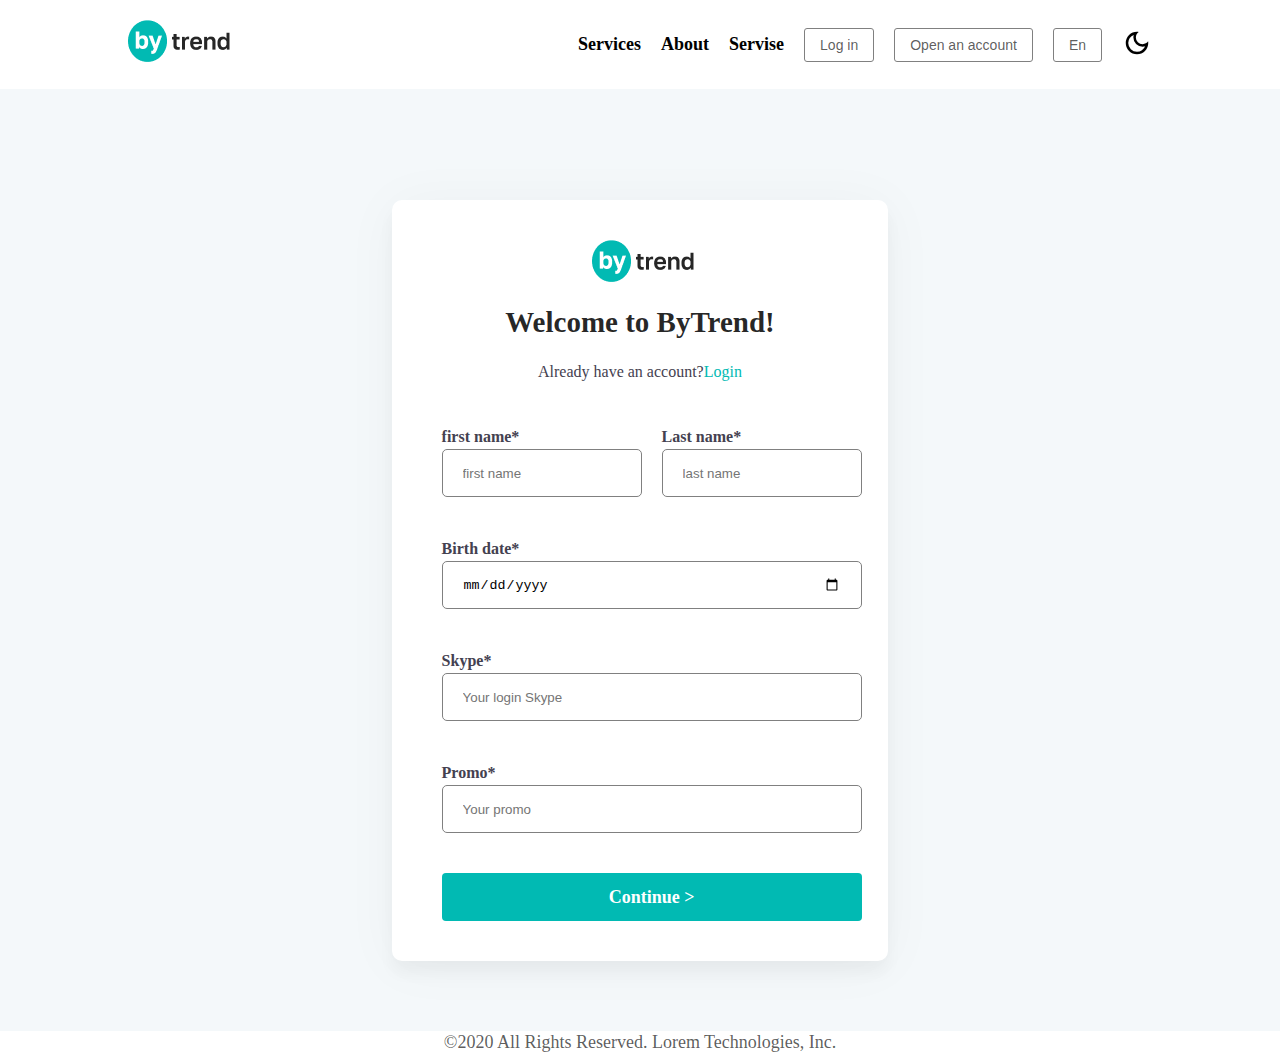
==== index.html @ 7b6c3ede "first commit" ====
<!DOCTYPE html>
<html lang="en">
  <head>
    <meta charset="UTF-8" />
    <meta name="viewport" content="width=device-width, initial-scale=1.0" />
    <title>Document</title>
    <link
      rel="stylesheet"
      href="https://cdnjs.cloudflare.com/ajax/libs/font-awesome/6.5.1/css/all.min.css"
      integrity="sha512-DTOQO9RWCH3ppGqcWaEA1BIZOC6xxalwEsw9c2QQeAIftl+Vegovlnee1c9QX4TctnWMn13TZye+giMm8e2LwA=="
      crossorigin="anonymous"
      referrerpolicy="no-referrer"
    />
    <link rel="stylesheet" href="./css/style.css" />
  </head>
  <body>
    <div id="bactop">
      <a href="#header">
        <i class="fa-solid fa-jet-fighter-up"></i>
      </a>
    </div>
    <header>
      <nav id="navbar">
        <div class="container df">
          <div class="header__nav-logo">
            <img src="./imgs/logo (1).png" alt="" />
          </div>
          <div class="header__nav-right df">
            <ul class="header__nav__list df" id="header__nav-list">
              <li class="header__nav-item">
                <a href="ind.html" class="header__nav-link">Services</a>
              </li>
              <li class="header__nav-item">
                <a href="continue.html" class="header__nav-link">About</a>
              </li>
              <li class="header__nav-item">
                <a href="index.html" class="header__nav-link">Servise</a>
              </li>
            </ul>
            <div class="header__nav-btns df">
              <a href="continue.html">
                <button class="header__nav__contact-btn">Log in</button>
              </a>
              <button class="header__nav__contact-btn">Open an account</button>
              <button class="header__nav__contact-btn">En</button>
              <button
                class="header__nav__hamburger-btn"
                id="header__nav__hamburger-btn"
              >
                <span class="bar-first"></span>
                <span class="bar-second"></span>
                <span class="bar-third"></span>
              </button>
              <button id="mode-btn">
              <img src="imgs/dark.svg" alt="" />
            </button>
            </div>
          </div>
        </div>
      </nav>
    </header>

    <main>
      <div class="section__card">
        <div class="container">
          <div class="section__card__top">
            <img class="section__card__img" src="./imgs/logo (1).png" alt="" />
            <h2 class="welcome__title">Welcome to ByTrend!</h2>
            <div
              style="
                display: flex;
                justify-content: center;
                align-items: center;
              ">
              <p class="login__text">Already have an account?</p>
              <a class="login__link" href="ind.html">Login</a>
            </div>
          </div>
          <form action="">
            <div class="name">
              <div class="first__name">
                <label for=""> first name* </label>
                <input required type="text" placeholder="first name" />
              </div>
              <div>
                <label for="" type="text"> Last name* </label>
                <input required type="text" placeholder="last name" />
              </div>
            </div>

            <div style="margin-top: 40px">
              <label for="">Birth date*</label>
              <input required type="date" />
            </div>

            <div style="margin-top: 40px; width: 420px">
              <label for="">Skype*</label>
              <input required type="login" placeholder="Your login Skype" />
            </div>

            <div style="margin-top: 40px; width: 420px">
              <label for="">Promo*</label>
              <input required type="login" placeholder="Your promo" />
            </div>
            <a href="ind.html">
              <button class="continue__btn">Continue ></button>
            </a>
          </form>
        </div>
      </div>
    </main>
    <p class="section__card__bottom">©2020 All Rights Reserved. Lorem Technologies, Inc.</p>

    <script src="./js/app.js"></script>
  </body>
</html>
---- css/style.css ----
@import url(./reset.css);
@import url(./header.css);
@import url(./form.css);
@import url(./register.css);
@import url(./continue.css);
@import url(./responsive.css);
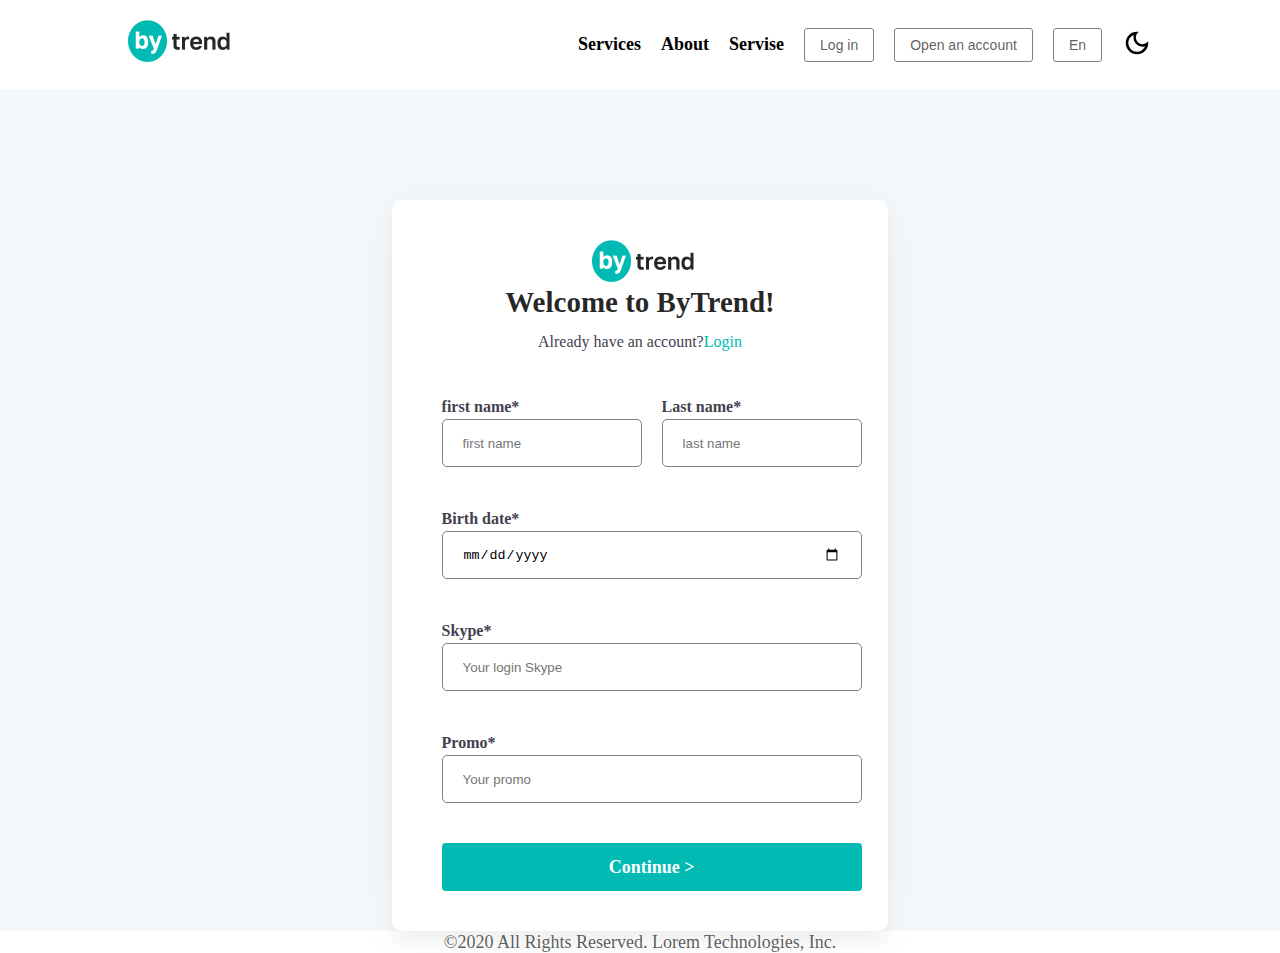
==== commit 2ca01610: "cover" ====
--- a/index.html
+++ b/index.html
@@ -52,8 +52,8 @@
                 <span class="bar-third"></span>
               </button>
               <button id="mode-btn">
-              <img src="imgs/dark.svg" alt="" />
-            </button>
+                <img src="imgs/dark.svg" alt="" />
+              </button>
             </div>
           </div>
         </div>
@@ -71,7 +71,8 @@
                 display: flex;
                 justify-content: center;
                 align-items: center;
-              ">
+              "
+            >
               <p class="login__text">Already have an account?</p>
               <a class="login__link" href="ind.html">Login</a>
             </div>
@@ -109,7 +110,9 @@
         </div>
       </div>
     </main>
-    <p class="section__card__bottom">©2020 All Rights Reserved. Lorem Technologies, Inc.</p>
+    <p class="section__card__bottom">
+      ©2020 All Rights Reserved. Lorem Technologies, Inc.
+    </p>
 
     <script src="./js/app.js"></script>
   </body>
